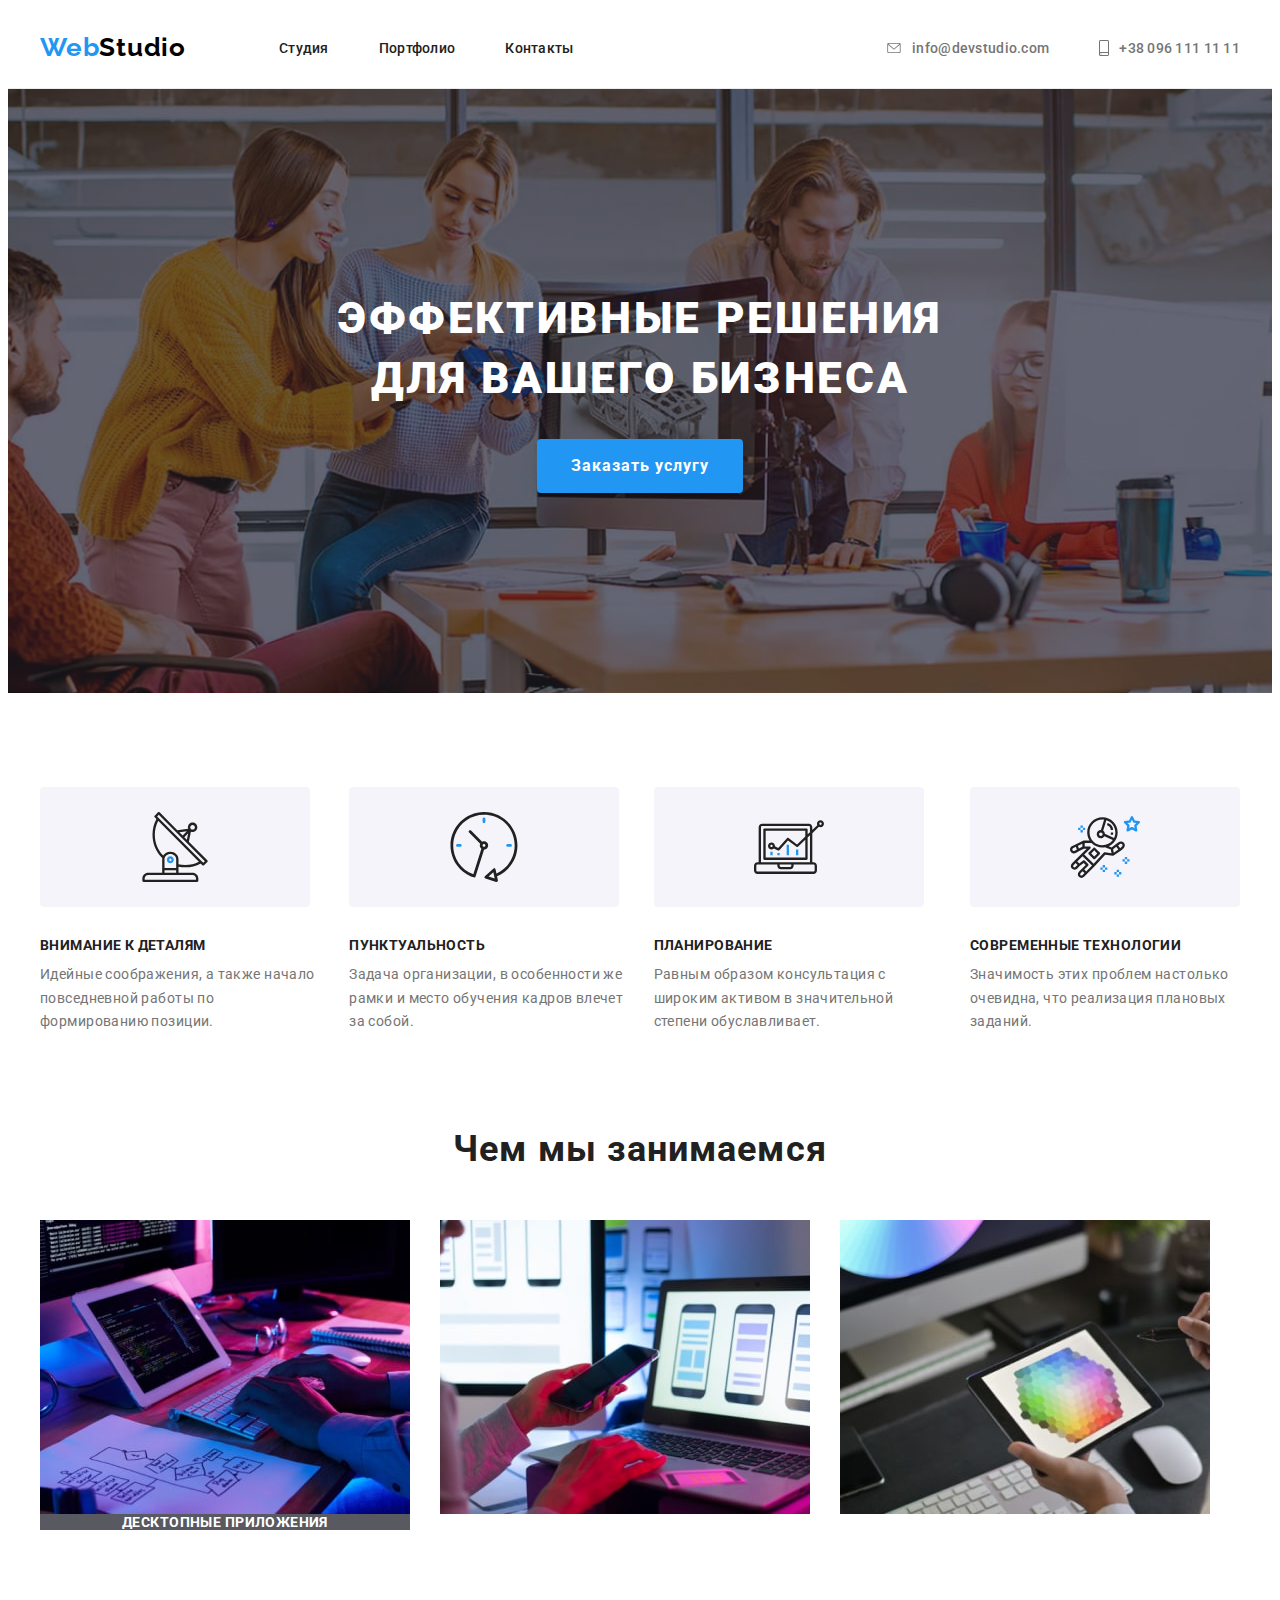
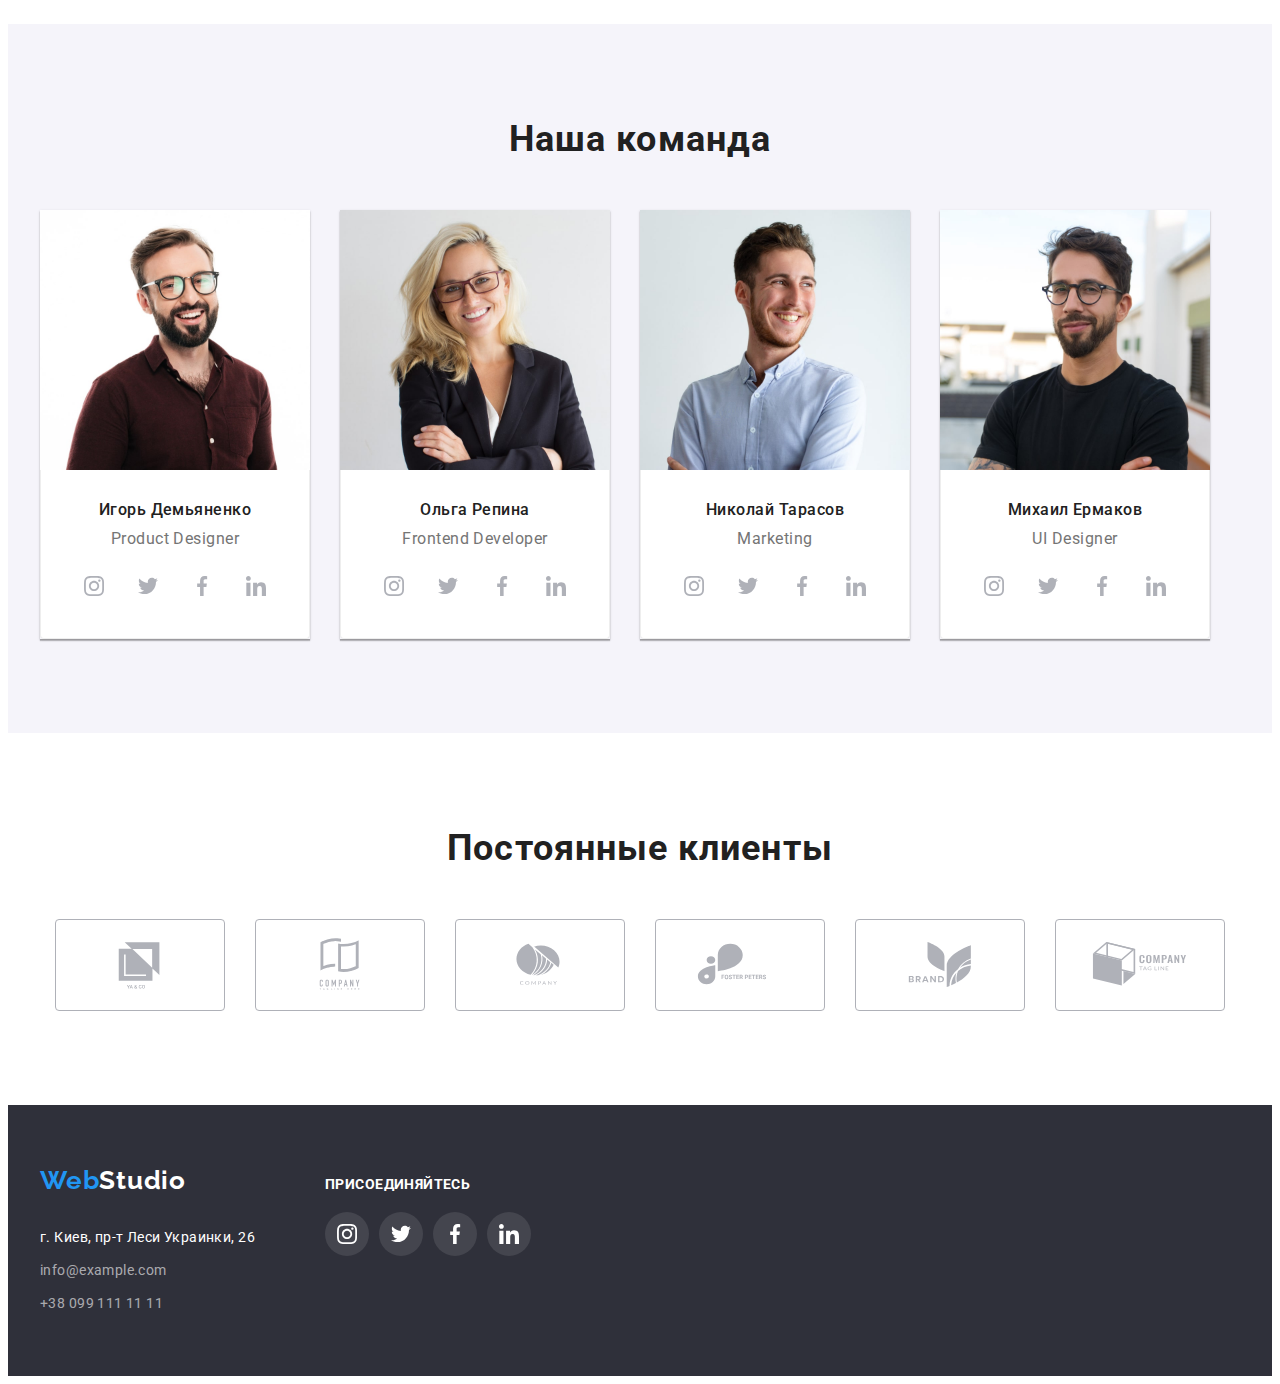
==== index.html @ ed79b94d "section about in progress" ====
<!DOCTYPE html>
<html lang="ru">

<head>
    <meta charset="UTF-8">
    <meta http-equiv="X-UA-Compatible" content="IE=edge">
    <meta name="viewport" content="width=device-width, initial-scale=1.0">
    <title lang="en">WebStudio</title>
    <link rel="preconnect" href="https://fonts.googleapis.com">
    <link rel="preconnect" href="https://fonts.gstatic.com" crossorigin>
    <link
        href="https://fonts.googleapis.com/css2?family=Raleway:wght@700&family=Roboto:wght@400;500;700;900&display=swap"
        rel="stylesheet">
    <link rel="stylesheet" href="https://cdnjs.cloudflare.com/ajax/libs/modern-normalize/1.1.0/modern-normalize.min.css"
        integrity="sha512-wpPYUAdjBVSE4KJnH1VR1HeZfpl1ub8YT/NKx4PuQ5NmX2tKuGu6U/JRp5y+Y8XG2tV+wKQpNHVUX03MfMFn9Q=="
        crossorigin="anonymous" referrerpolicy="no-referrer" />
    <link rel="stylesheet" href="./css/styles.css">
</head>

<body>
    <header class="header">
        <div class="container header-container">
            <nav class="header-navigation">
                <a class="header-logo link" href="">Web<span class="header-logo-part">Studio</span></a>
                <ul class="header-list list">
                    <li class="header-item"><a class="header-link link" href="./index.html">Студия</a></li>
                    <li class="header-item"><a class="header-link link" href="./portfolio.html">Портфолио</a></li>
                    <li class="header-item"><a class="header-link link" href="">Контакты</a></li>
                </ul>
            </nav>
            <div class="header-connect">
                <a class="header-contact link" href="mailto:info@devstudio.com">
                    <svg class="header-mail-icon" width="16" height="10">
                        <use href="./images/icons.svg#icon-envelope"></use>
                    </svg>
                    info@devstudio.com</a>
                <a class="header-contact link" href="tel:+380961111111">
                    <svg class="header-tel-icon" width="10" height="16">
                        <use href="./images/icons.svg#icon-smartphone"></use>
                    </svg>
                    +38 096 111 11 11</a>
            </div>
        </div>
    </header>
    <main>
        <section class="hero">
            <div class="hero-container">
                <h1 class="hero-title">Эффективные решения для вашего бизнеса</h1>
                <button type="button" class="hero-btn">Заказать услугу</button>
            </div>
        </section>
        <section class="section peculiarities">
            <div class="container peculiarities-container">
                <h2 class="visually-hidden">Особенности</h2>
                <ul class="peculiarities-list list">
                    <li class="peculiarities-item">
                        <div class="box">
                            <svg class="peculiarities-icon" width="70" height="70">
                                <use href="./images/icons.svg#icon-antenna"></use>
                            </svg>
                        </div>
                        <h3 class="peculiarities-title">Внимание к деталям</h3>
                        <p class="peculiarities-text">Идейные соображения, а также начало повседневной работы по
                            формированию позиции.</p>
                    </li>
                    <li class="peculiarities-item">
                        <div class="box">
                            <svg class="peculiarities-icon" width="70" height="70">
                                <use href="./images/icons.svg#icon-clock"></use>
                            </svg>
                        </div>
                        <h3 class="peculiarities-title">Пунктуальность</h3>
                        <p class="peculiarities-text">Задача организации, в особенности же рамки и место обучения кадров
                            влечет за собой.</p>
                    </li>
                    <li class="peculiarities-item">
                        <div class="box">
                            <svg class="peculiarities-icon" width="70" height="70">
                                <use href="./images/icons.svg#icon-diagram"></use>
                            </svg>
                        </div>
                        <h3 class="peculiarities-title">Планирование</h3>
                        <p class="peculiarities-text">Равным образом консультация с широким активом в значительной
                            степени обуславливает.</p>
                    </li>
                    <li class="peculiarities-item">
                        <div class="box">
                            <svg class="peculiarities-icon" width="70" height="70">
                                <use href="./images/icons.svg#icon-astronaut"></use>
                            </svg>
                        </div>
                        <h3 class="peculiarities-title">Современные технологии</h3>
                        <p class="peculiarities-text">Значимость этих проблем настолько очевидна, что реализация
                            плановых заданий.</p>
                    </li>
                </ul>
            </div>
        </section>
        <section class="section about">
            <div class="container about-container">
                <h2 class="about-title">Чем мы занимаемся</h2>
                <ul class="about-list list">
                    <li class="about-item">
                        <div class="about-thumb">
                            <img class="img" src="./images/box-1-min.jpg" alt="фото 1" width="370">
                            <p class="about-label">Десктопные приложения</p>
                        </div>
                    </li>
                    <li class="about-item"><img class="img" src="./images/box-2-min.jpg" alt="фото 2" width="370"></li>
                    <li class="about-item"><img class="img" src="./images/box-3-min.jpg" alt="фото 3" width="370"></li>
                </ul>
            </div>
        </section>
        <section class="section team">
            <div class="container team-container">
                <h2 class="team-main-title">Наша команда</h2>
                <ul class="team-list list">
                    <li class="team-item"><img class="img" src="./images/igor-demyanenko.jpg"
                            alt="фото Игоря Демьяненко" width="270">
                       <div class="team-border">
                            <h3 class="team-title">Игорь Демьяненко</h3>
                            <p lang="en" class="team-text">Product Designer</p>
                            <ul class="team-sosial-list list">
                                <li class="team-sosial-item">
                                    <a href="" class="team-sosial-link">
                                        <svg class="team-sosial-icon" width="20" height="20">
                                            <use href="./images/icons.svg#icon-instagram"></use>
                                        </svg>
                                    </a>
                                </li>
                                <li class="team-sosial-item">
                                    <a href="" class="team-sosial-link">
                                        <svg class="team-sosial-icon" width="20" height="20">
                                            <use href="./images/icons.svg#icon-twitter"></use>
                                        </svg>
                                    </a>
                                </li>
                                <li class="team-sosial-item">
                                    <a href="" class="team-sosial-link">
                                        <svg class="team-sosial-icon" width="20" height="20">
                                            <use href="./images/icons.svg#icon-facebook"></use>
                                        </svg>
                                    </a>
                                </li>
                                <li class="team-sosial-item">
                                    <a href="" class="team-sosial-link">
                                        <svg class="team-sosial-icon" width="20" height="20">
                                            <use href="./images/icons.svg#icon-linkedin"></use>
                                        </svg>
                                    </a>
                                </li>
                            </ul>
                       </div>
                    </li>
                    <li class="team-item"><img class="img" src="./images/olga-repina.jpg"
                            alt="фото Ольги Репиной" width="270">
                        <div class="team-border">
                            <h3 class="team-title">Ольга Репина</h3>
                            <p lang="en" class="team-text">Frontend Developer</p>
                            <ul class="team-sosial-list list">
                                <li class="team-sosial-item">
                                    <a href="" class="team-sosial-link">
                                        <svg class="team-sosial-icon" width="20" height="20">
                                            <use href="./images/icons.svg#icon-instagram"></use>
                                        </svg>
                                    </a>
                                </li>
                                <li class="team-sosial-item">
                                    <a href="" class="team-sosial-link">
                                        <svg class="team-sosial-icon" width="20" height="20">
                                            <use href="./images/icons.svg#icon-twitter"></use>
                                        </svg>
                                    </a>
                                </li>
                                <li class="team-sosial-item">
                                    <a href="" class="team-sosial-link">
                                        <svg class="team-sosial-icon" width="20" height="20">
                                            <use href="./images/icons.svg#icon-facebook"></use>
                                        </svg>
                                    </a>
                                </li>
                                <li class="team-sosial-item">
                                    <a href="" class="team-sosial-link">
                                        <svg class="team-sosial-icon" width="20" height="20">
                                            <use href="./images/icons.svg#icon-linkedin"></use>
                                        </svg>
                                    </a>
                                </li>
                            </ul>
                        </div>
                    </li>
                    <li class="team-item"><img class="img" src="./images/nikolay-tarasov.jpg"
                            alt="фото Николая Тарасова" width="270">
                        <div class="team-border">
                            <h3 class="team-title">Николай Тарасов</h3>
                            <p lang="en" class="team-text">Marketing</p>
                            <ul class="team-sosial-list list">
                                <li class="team-sosial-item">
                                    <a href="" class="team-sosial-link">
                                        <svg class="team-sosial-icon" width="20" height="20">
                                            <use href="./images/icons.svg#icon-instagram"></use>
                                        </svg>
                                    </a>
                                </li>
                                <li class="team-sosial-item">
                                    <a href="" class="team-sosial-link">
                                        <svg class="team-sosial-icon" width="20" height="20">
                                            <use href="./images/icons.svg#icon-twitter"></use>
                                        </svg>
                                    </a>
                                </li>
                                <li class="team-sosial-item">
                                    <a href="" class="team-sosial-link">
                                        <svg class="team-sosial-icon" width="20" height="20">
                                            <use href="./images/icons.svg#icon-facebook"></use>
                                        </svg>
                                    </a>
                                </li>
                                <li class="team-sosial-item">
                                    <a href="" class="team-sosial-link">
                                        <svg class="team-sosial-icon" width="20" height="20">
                                            <use href="./images/icons.svg#icon-linkedin"></use>
                                        </svg>
                                    </a>
                                </li>
                            </ul>
                        </div>
                    </li>
                    <li class="team-item"><img class="img" src="./images/mykhail-ermakov.jpg"
                            alt="фото Михаила Ермакова" width="270">
                        <div class="team-border">
                            <h3 class="team-title">Михаил Ермаков</h3>
                            <p lang="en" class="team-text">UI Designer</p>
                            <ul class="team-sosial-list list">
                                <li class="team-sosial-item">
                                    <a href="" class="team-sosial-link">
                                        <svg class="team-sosial-icon" width="20" height="20">
                                            <use href="./images/icons.svg#icon-instagram"></use>
                                        </svg>
                                    </a>
                                </li>
                                <li class="team-sosial-item">
                                    <a href="" class="team-sosial-link">
                                        <svg class="team-sosial-icon" width="20" height="20">
                                            <use href="./images/icons.svg#icon-twitter"></use>
                                        </svg>
                                    </a>
                                </li>
                                <li class="team-sosial-item">
                                    <a href="" class="team-sosial-link">
                                        <svg class="team-sosial-icon" width="20" height="20">
                                            <use href="./images/icons.svg#icon-facebook"></use>
                                        </svg>
                                    </a>
                                </li>
                                <li class="team-sosial-item">
                                    <a href="" class="team-sosial-link">
                                        <svg class="team-sosial-icon" width="20" height="20">
                                            <use href="./images/icons.svg#icon-linkedin"></use>
                                        </svg>
                                    </a>
                                </li>
                            </ul>
                        </div>                      
                    </li>
                </ul>
            </div>
        </section>
        <section class="section clients">
            <div class="container clients-container">
                <h2 class="clients-title">Постоянные клиенты</h2>
                <ul class="clients-list list">
                    <li class="clients-item">
                        <a href="" class="clients-link">
                            <svg class="clients-icon" width="106" height="60">
                                <use href="./images/icons.svg#icon-logo-yaco"></use>
                            </svg>
                        </a>
                    </li>
                    <li class="clients-item">
                        <a href="" class="clients-link">
                            <svg class="clients-icon" width="106" height="60">
                                <use href="./images/icons.svg#icon-logo-company-tagline-here"></use>
                            </svg>
                        </a>
                    </li>
                    <li class="clients-item">
                        <a href="" class="clients-link">
                            <svg class="clients-icon" width="106" height="60">
                                <use href="./images/icons.svg#icon-logo-company"></use>
                            </svg>
                        </a>
                    </li>
                    <li class="clients-item">
                        <a href="" class="clients-link">
                            <svg class="clients-icon" width="106" height="60">
                                <use href="./images/icons.svg#icon-logo-foster-peters"></use>
                            </svg>
                        </a>
                    </li>
                    <li class="clients-item">
                        <a href="" class="clients-link">
                            <svg class="clients-icon" width="106" height="60">
                                <use href="./images/icons.svg#icon-logo-brend"></use>
                            </svg>
                        </a>
                    </li>
                    <li class="clients-item">
                        <a href="" class="clients-link">
                            <svg class="clients-icon" width="106" height="60">
                                <use href="./images/icons.svg#icon-logo-company-tag-line"></use>
                            </svg>
                        </a>
                    </li>
                </ul>
            </div>
        </section>
    </main>
    <footer class="footer">
        <div class="container footer-container">
            <div class="foter-left">
                <a class="footer-logo link" href="">Web<span class="footer-logo-part">Studio</span></a>
                <address class="footer-address">
                    <a class="footer-map link" href="https://goo.gl/maps/DxFb3wu3h7kVE8w4A" target="_blank" rel="noopener noreferrer">г.
                        Киев, пр-т Леси Украинки, 26</a>
                </address>
                <a class="footer-contact link" href="mailto:info@example.com">info@example.com</a>
                <a class="footer-contact link" href="tel:+380991111111">+38 099 111 11 11</a>
            </div>
            <div class="footer-sosial">
                <h2 class="footer-title">присоединяйтесь</h2>
                <ul class="footer-sosial-list list">
                    <li class="footer-sosial-item">
                        <a href="" class="footer-sosial-link">
                            <svg class="footer-sosial-icon" width="20" height="20">
                                <use href="./images/icons.svg#icon-instagram"></use>
                            </svg>
                        </a>
                    </li>
                    <li class="footer-sosial-item">
                        <a href="" class="footer-sosial-link">
                            <svg class="footer-sosial-icon" width="20" height="20">
                                <use href="./images/icons.svg#icon-twitter"></use>
                            </svg>
                        </a>
                    </li>
                    <li class="footer-sosial-item">
                        <a href="" class="footer-sosial-link">
                            <svg class="footer-sosial-icon" width="20" height="20">
                                <use href="./images/icons.svg#icon-facebook"></use>
                            </svg>
                        </a>
                    </li>
                    <li class="footer-sosial-item">
                        <a href="" class="footer-sosial-link">
                            <svg class="footer-sosial-icon" width="20" height="20">
                                <use href="./images/icons.svg#icon-linkedin"></use>
                            </svg>
                        </a>
                    </li>
                </ul>
            </div>
        </div>
    </footer>
</body>

</html>
---- css/styles.css ----
:root {
  --main-title-color: #212121;
  --second-title-color: #ffffff;
  --first-text-color: #757575;
  --second-text-color: #212121;
  --third-text-color: rgba(255, 255, 255, 0.6);
  --first-button-color: #ffffff;
  --second-button-color: #212121;
  --accent-color: #2196f3;
  --logo-header-color: #000000;
  --header-link-color: #212121;
  --header-contact-color: #757575;
  --logo-footer-color: #ffffff;
  --hero-background-color: #2f303a;
  --foter-background-color: #2f303a;
  --team-background-color: #f5f4fa;
}

p,
h1,
h2,
h3,
h4,
h5,
h6 {
  margin: 0;
}

ul {
  margin: 0;
  padding: 0;
}

.container {
  width: 1200px;
  padding-left: 15px;
  padding-right: 15px;
  margin: 0 auto;
}

body {
  font-family: "Roboto", sans-serif;
  color: var(--first-text-color);
}

.list {
  list-style: none;
}
.link {
  text-decoration: none;
}

.visually-hidden {
  position: absolute;
  white-space: nowrap;
  width: 1px;
  height: 1px;
  overflow: hidden;
  border: 0;
  padding: 0;
  clip: rect(0 0 0 0);
  clip-path: inset(50%);
  margin: -1px;
}
.img {
  display: block;
  max-width: 100%;
  height: auto;
}

.section {
  padding-top: 94px;
  padding-bottom: 94px;
}

/* -----------------HEADER--------------------- */

.header {
  padding-top: 24px;
  padding-bottom: 25px;
  border-bottom: 1px solid #ececec;
}

.header-list {
  display: flex;
}
.header-navigation {
  display: flex;
  align-items: center;
}
.header-container {
  display: flex;
  align-items: center;
}
.header-connect {
  margin-left: auto;
  display: flex;
}

.header-logo {
  font-family: Raleway;
  font-weight: 700;
  font-size: 26px;
  line-height: calc(31 / 26);
  letter-spacing: 0.03em;
  color: var(--accent-color);
  margin-right: 93px;
}

.header-logo-part {
  color: var(--logo-header-color);

  transition: color 250ms cubic-bezier(0.4, 0, 0.2, 1);
}

.header-logo-part:hover,
.header-logo-part:focus {
  color: var(--accent-color);
}

.header-item:not(:last-child) {
  margin-right: 50px;
}

.header-link {
  font-weight: 500;
  font-size: 14px;
  line-height: calc(16 / 14);
  letter-spacing: 0.02em;
  color: var(--header-link-color);

  transition: color 250ms cubic-bezier(0.4, 0, 0.2, 1);
}

.header-link:hover,
.header-link:focus {
  color: var(--accent-color);
}

.header-contact {
  font-weight: 500;
  font-size: 14px;
  line-height: calc(16 / 14);
  letter-spacing: 0.02em;
  color: var(--header-contact-color);
  margin-right: 50px;
  display: flex;
  align-items: center;

  transition: color 250ms cubic-bezier(0.4, 0, 0.2, 1);
}

.header-contact:last-child {
  margin-right: 0;
}

.header-contact:hover,
.header-contact:focus,
.header-contact:active {
  color: var(--accent-color);
}
.header-mail-icon {
  margin-right: 10px;
  fill: currentColor;
}
.header-tel-icon {
  margin-right: 10px;
  fill: currentColor;
}

/* -----------------HERO--------------------- */
.hero {
  background-color: #c4c4c4;
  margin: 0 auto;
  max-width: 1600px;
  background-image: linear-gradient(
      rgba(47, 48, 58, 0.4),
      rgba(47, 48, 58, 0.4)
    ),
    url(../images/hero-background.jpg);

  background-repeat: no-repeat;
  background-position: center;
  background-size: cover;
  padding-top: 200px;
  padding-bottom: 200px;
}

.hero-title {
  font-weight: 900;
  font-size: 44px;
  line-height: 1.36;
  text-align: center;
  letter-spacing: 0.06em;
  text-transform: uppercase;
  color: var(--second-title-color);
  max-width: 696px;
  margin: 0 auto 30px;
}

.hero-btn {
  font-family: inherit;
  font-weight: 700;
  font-size: 16px;
  line-height: 1.87;
  display: flex;
  align-items: center;
  text-align: center;
  letter-spacing: 0.06em;
  color: var(--first-button-color);
  cursor: pointer;
  padding: 10px 32px;
  background: #2196f3;
  box-shadow: 0px 4px 4px rgba(0, 0, 0, 0.15);
  border-radius: 4px;
  border-color: transparent;
  min-width: 200px;
  display: block;
  margin: 0 auto;

  transition: color 250ms cubic-bezier(0.4, 0, 0.2, 1);
}

.hero-btn:hover,
.hero-btn:active {
  color: var(--logo-header-color);
}

/* -------------------Особенности (peculiarities)------------------- */

.peculiarities-list {
  display: flex;
}
.peculiarities-item {
  min-width: 270px;
}
.peculiarities-item:not(:last-child) {
  margin-right: 30px;
}

.box {
  width: 270px;
  height: 120px;
  background: #f5f4fa;
  border-radius: 4px;
  margin-bottom: 30px;
  display: flex;
  align-items: center;
  justify-content: center;
}

.peculiarities-title {
  font-weight: 700;
  font-size: 14px;
  line-height: calc(16 / 14);
  letter-spacing: 0.03em;
  text-transform: uppercase;
  color: var(--main-title-color);
  margin-bottom: 10px;
}

.peculiarities-text {
  font-size: 14px;
  line-height: 1.71;
  letter-spacing: 0.03em;
}

/* -------------------ABOUT------------------- */
.about {
  padding-top: 0px;
}

.about-title {
  font-weight: 700;
  font-size: 36px;
  line-height: calc(42 / 36);
  text-align: center;
  letter-spacing: 0.03em;
  color: var(--main-title-color);
  margin-bottom: 50px;
}
.about-list {
  display: flex;
}

.about-item:not(:last-child) {
  margin-right: 30px;
}
.about-thumb {
  background: rgba(47, 48, 58, 0.8);
}

.about-label {
  font-weight: 700;
  font-size: 14px;
  line-height: calc(16 / 14);
  text-align: center;
  letter-spacing: 0.03em;
  text-transform: uppercase;
  color: #ffffff;
}

/* -------------------TEAM------------------- */
.team {
  background-color: var(--team-background-color);
}

.team-main-title {
  font-weight: 700;
  font-size: 36px;
  line-height: calc(42 / 36);
  text-align: center;
  letter-spacing: 0.03em;
  color: var(--main-title-color);
  margin-bottom: 50px;
}
.team-list {
  display: flex;
}

.team-item:not(:last-child) {
  margin-right: 30px;
}
.team-item {
  box-shadow: 0px 1px 3px rgba(0, 0, 0, 0.12), 0px 1px 1px rgba(0, 0, 0, 0.14),
    0px 2px 1px rgba(0, 0, 0, 0.2);
}
.team-border {
  padding-top: 30px;
  padding-bottom: 30px;
  border: 1px solid #eeeeee;
  border-top: none;
  background-color: #ffffff;
  border-radius: 0px 0px 4px 4px;
}

.team-title {
  font-weight: 500;
  font-size: 16px;
  line-height: calc(19 / 16);
  text-align: center;
  letter-spacing: 0.03em;
  color: var(--main-title-color);
  margin-bottom: 10px;
}

.team-text {
  font-size: 16px;
  line-height: calc(19 / 16);
  text-align: center;
  letter-spacing: 0.03em;
  margin-bottom: 16px;
}

.team-sosial-list {
  display: flex;
  justify-content: center;
}

.team-sosial-item {
  width: 44px;
  height: 44px;
}

.team-sosial-item + .team-sosial-item {
  margin-left: 10px;
}
.team-sosial-link {
  width: 100%;
  height: 100%;
  border-radius: 50%;
  display: flex;
  align-items: center;
  justify-content: center;
  background-color: #ffffff;
  color: #afb1b8;
  transition: color 250ms cubic-bezier(0.4, 0, 0.2, 1),
    background-color 250ms cubic-bezier(0.4, 0, 0.2, 1);
}
.team-sosial-icon {
  fill: currentColor;
}

.team-sosial-link:hover,
.team-sosial-link:focus {
  background-color: var(--accent-color);
  color: #ffffff;
}

/* -------------------CLIENTS------------------- */
.clients-title {
  font-weight: 700;
  font-size: 36px;
  line-height: calc(42 / 36);
  text-align: center;
  letter-spacing: 0.03em;
  color: var(--second-text-color);
  margin-bottom: 50px;
}
.clients-list {
  display: flex;
  justify-content: center;
}
.clients-item {
  width: 170px;
  height: 92px;
}

.clients-item + .clients-item {
  margin-left: 30px;
}
.clients-link {
  width: 100%;
  height: 100%;
  border: 1px solid #afb1b8;
  box-sizing: border-box;
  border-radius: 4px;
  display: flex;
  align-items: center;
  justify-content: center;
  background-color: #ffffff;
  color: #afb1b8;
  transition: color 250ms cubic-bezier(0.4, 0, 0.2, 1),
    border-color 250ms cubic-bezier(0.4, 0, 0.2, 1);
}
.clients-icon {
  fill: currentColor;
}
.clients-link:hover,
.clients-link:focus {
  border-color: var(--accent-color);
  color: var(--accent-color);
}

/* -------------------FOOTER------------------- */

.footer {
  background-color: var(--foter-background-color);
  padding-top: 60px;
  padding-bottom: 60px;
}

.footer-container {
  display: flex;
  align-items: baseline;
}

.footer-logo {
  font-family: Raleway;
  font-weight: 700;
  font-size: 26px;
  line-height: calc(31 / 26);
  letter-spacing: 0.03em;
  color: var(--accent-color);
  display: block;
  margin-bottom: 30px;
}

.footer-logo-part {
  color: var(--logo-footer-color);
  transition: color 250ms cubic-bezier(0.4, 0, 0.2, 1);
}

.footer-logo-part:hover,
.footer-logo-part:focus {
  color: var(--accent-color);
}

.footer-map {
  font-style: normal;
  font-weight: 400;
  font-size: 14px;
  line-height: 1.71;
  letter-spacing: 0.03em;
  color: var(--second-title-color);
  display: block;
  margin-bottom: 9px;
  transition: color 250ms cubic-bezier(0.4, 0, 0.2, 1);
}

.footer-map:hover,
.footer-map:active {
  color: var(--accent-color);
}

.footer-contact {
  font-size: 14px;
  line-height: 1.71;
  letter-spacing: 0.03em;
  color: var(--third-text-color);
  display: block;
  transition: color 250ms cubic-bezier(0.4, 0, 0.2, 1);
}

.footer-contact:not(:last-child) {
  margin-bottom: 9px;
}

.footer-contact:hover,
.footer-contact:active {
  color: var(--accent-color);
}

.footer-sosial {
  margin-left: 70px;
}
.footer-title {
  font-weight: 700;
  font-size: 14px;
  line-height: calc(16 / 14);
  letter-spacing: 0.03em;
  text-transform: uppercase;
  color: var(--logo-footer-color);
  margin-bottom: 20px;
}
.footer-sosial-list {
  display: flex;
}

.footer-sosial-item {
  width: 44px;
  height: 44px;
}

.footer-sosial-item + .footer-sosial-item {
  margin-left: 10px;
}
.footer-sosial-link {
  width: 100%;
  height: 100%;
  border-radius: 50%;
  display: flex;
  align-items: center;
  justify-content: center;
  background: rgba(255, 255, 255, 0.1);
  color: var(--logo-footer-color);
  transition: background-color 250ms cubic-bezier(0.4, 0, 0.2, 1);
}

.footer-sosial-icon {
  fill: currentColor;
}

.footer-sosial-link:hover,
.footer-sosial-link:focus {
  background-color: var(--accent-color);
}

/* -----------------PORTFOLIO FILTR BUTTONS----------------- */
.filtr-list {
  display: flex;
  justify-content: center;
  margin-bottom: 50px;
}
.filtr-item {
  margin-right: 8px;
}
.filtr-item:last-child {
  margin-right: 0;
}

.projects {
  padding-top: 94px;
  padding-bottom: 94px;
}

.filtr-btn {
  padding: 6px 22px;
  font-family: inherit;
  font-weight: 500;
  font-size: 16px;
  line-height: 1.62;
  text-align: center;
  letter-spacing: 0.03em;
  color: var(--second-button-color);
  cursor: pointer;
  border: none;
  border-radius: 4px;
  transition: color 250ms cubic-bezier(0.4, 0, 0.2, 1),
    background-color 250ms cubic-bezier(0.4, 0, 0.2, 1),
    box-shadow 250ms cubic-bezier(0.4, 0, 0.2, 1);
}

.filtr-btn:hover,
.filtr-btn:focus {
  color: var(--first-button-color);
  background-color: var(--accent-color);
  box-shadow: 0px 3px 1px rgba(0, 0, 0, 0.1), 0px 1px 2px rgba(0, 0, 0, 0.08),
    0px 2px 2px rgba(0, 0, 0, 0.12);
}

/* ---------------PORTFOLIO PROJECTS----------------- */
.projects-list {
  display: flex;
  flex-wrap: wrap;
  margin-left: -30px;
  margin-top: -30px;
}
.projects-item {
  margin-left: 30px;
  margin-top: 30px;
  flex-basis: calc((100% - 90px) / 3);
}

.progect-border {
  padding: 20px 24px;
  border: 1px solid #eeeeee;
  border-top: none;
}

.projects-link {
  display: block;
  transition: box-shadow 250ms cubic-bezier(0.4, 0, 0.2, 1);
}

.projects-link:hover,
.projects-link:focus {
  box-shadow: 0px 1px 1px rgba(0, 0, 0, 0.12), 0px 4px 4px rgba(0, 0, 0, 0.06),
    1px 4px 6px rgba(0, 0, 0, 0.16);
}

.projects-title {
  font-weight: 700;
  font-size: 18px;
  line-height: 2;
  letter-spacing: 0.06em;
  color: var(--main-title-color);
}

.projects-text {
  font-size: 16px;
  line-height: 1.87;
  letter-spacing: 0.03em;
  color: var(--first-text-color);
}
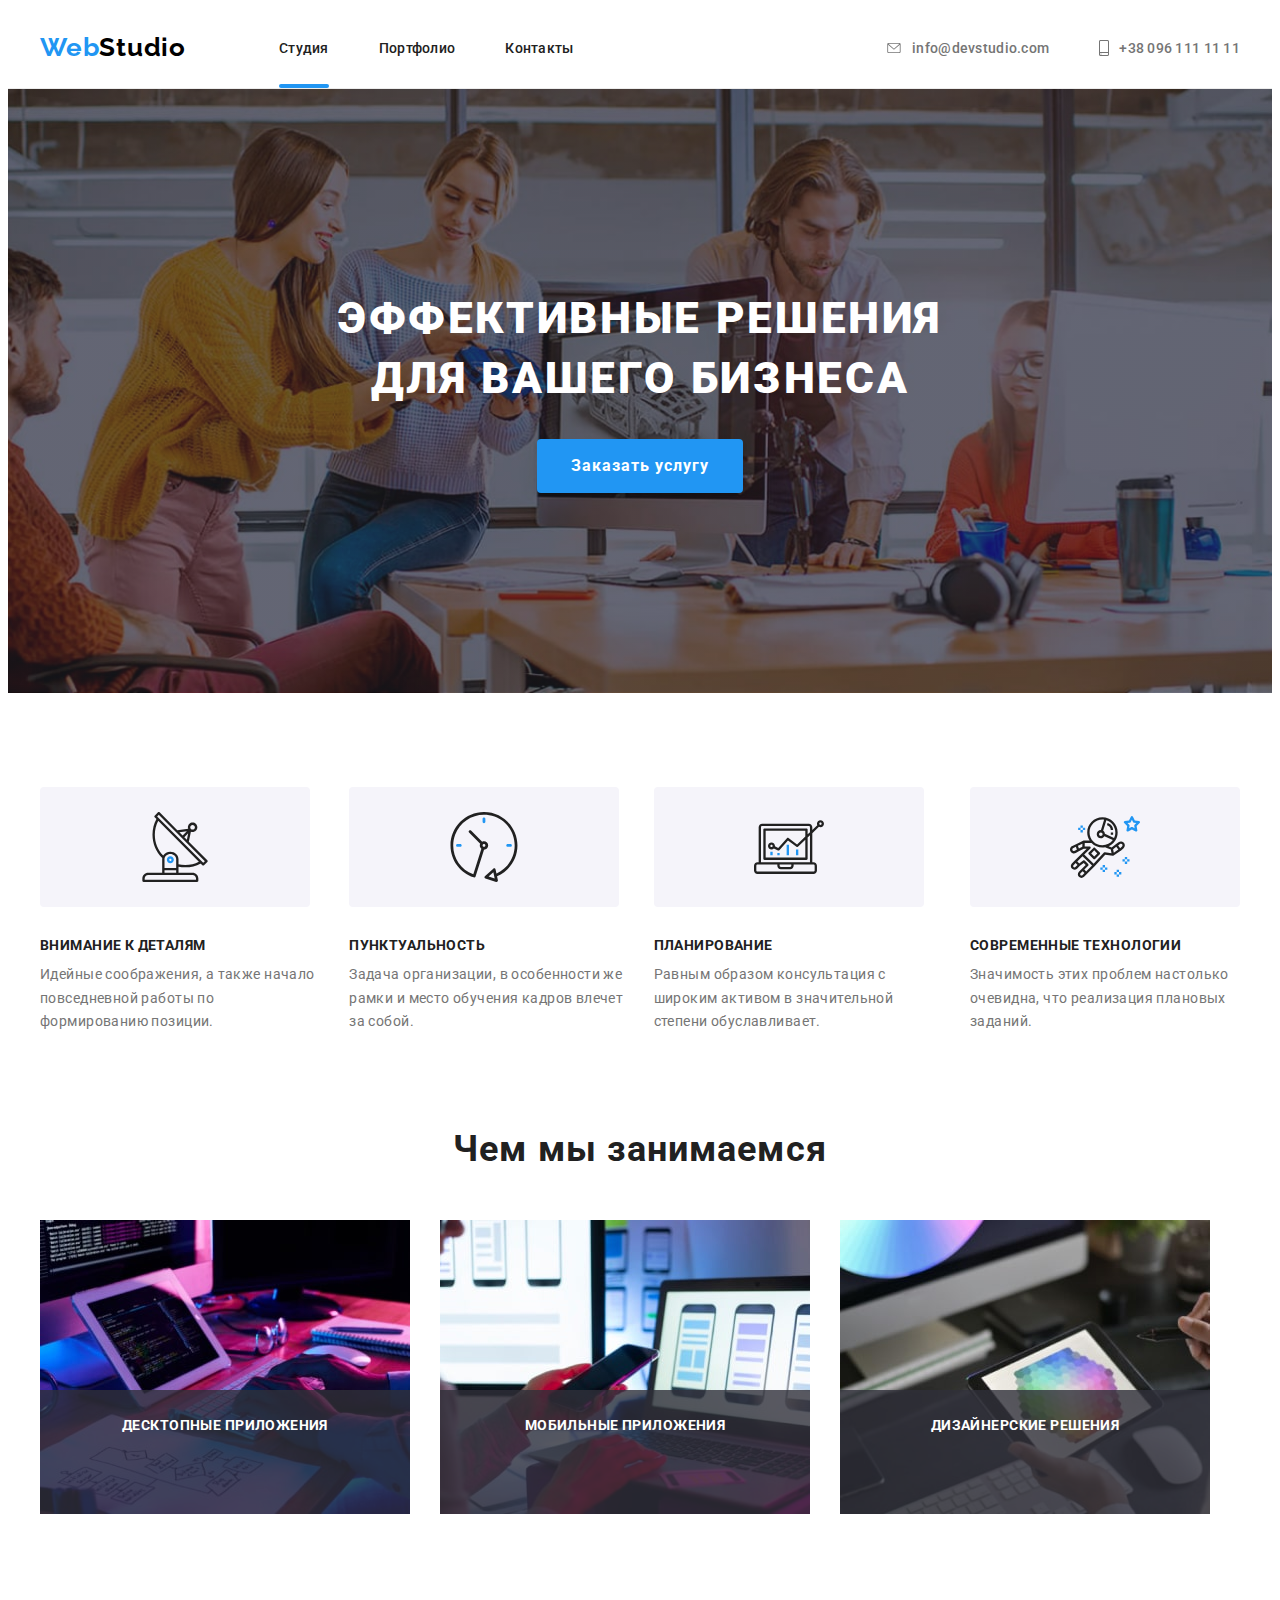
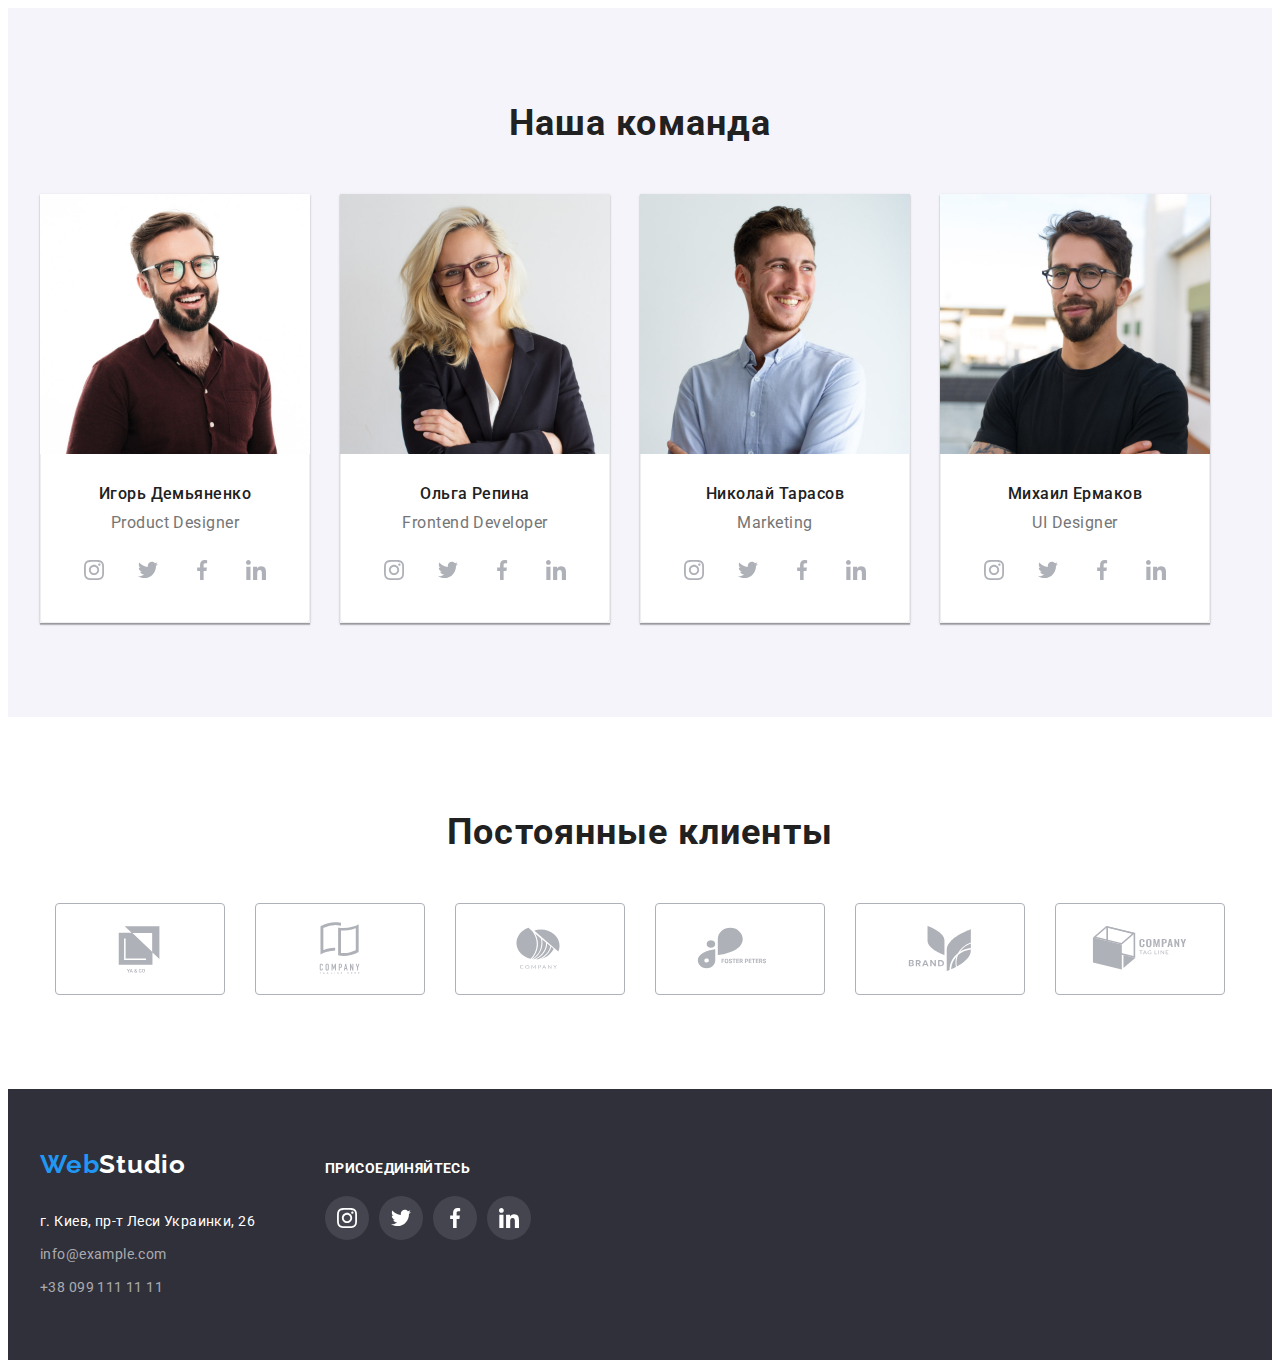
==== commit da5f65a8: "Almost finish" ====
--- a/index.html
+++ b/index.html
@@ -23,7 +23,7 @@
             <nav class="header-navigation">
                 <a class="header-logo link" href="">Web<span class="header-logo-part">Studio</span></a>
                 <ul class="header-list list">
-                    <li class="header-item"><a class="header-link link" href="./index.html">Студия</a></li>
+                    <li class="header-item"><a class="header-link link current" href="./index.html">Студия</a></li>
                     <li class="header-item"><a class="header-link link" href="./portfolio.html">Портфолио</a></li>
                     <li class="header-item"><a class="header-link link" href="">Контакты</a></li>
                 </ul>
@@ -46,7 +46,7 @@
         <section class="hero">
             <div class="hero-container">
                 <h1 class="hero-title">Эффективные решения для вашего бизнеса</h1>
-                <button type="button" class="hero-btn">Заказать услугу</button>
+                <button type="button" class="hero-btn" data-modal-open>Заказать услугу</button>
             </div>
         </section>
         <section class="section peculiarities">
@@ -101,13 +101,17 @@
                 <h2 class="about-title">Чем мы занимаемся</h2>
                 <ul class="about-list list">
                     <li class="about-item">
-                        <div class="about-thumb">
-                            <img class="img" src="./images/box-1-min.jpg" alt="фото 1" width="370">
-                            <p class="about-label">Десктопные приложения</p>
-                        </div>
-                    </li>
-                    <li class="about-item"><img class="img" src="./images/box-2-min.jpg" alt="фото 2" width="370"></li>
-                    <li class="about-item"><img class="img" src="./images/box-3-min.jpg" alt="фото 3" width="370"></li>
+                        <img class="img" src="./images/box-1-min.jpg" alt="фото 1" width="370">
+                        <p class="about-label">Десктопные приложения</p>
+                    </li>
+                    <li class="about-item">
+                        <img class="img" src="./images/box-2-min.jpg" alt="фото 2" width="370">
+                        <p class="about-label">Мобильные приложения</p>
+                    </li>
+                    <li class="about-item">
+                        <p class="about-label">Дизайнерские решения</p>
+                        <img class="img" src="./images/box-3-min.jpg" alt="фото 3" width="370">
+                    </li>
                 </ul>
             </div>
         </section>
@@ -117,7 +121,7 @@
                 <ul class="team-list list">
                     <li class="team-item"><img class="img" src="./images/igor-demyanenko.jpg"
                             alt="фото Игоря Демьяненко" width="270">
-                       <div class="team-border">
+                        <div class="team-border">
                             <h3 class="team-title">Игорь Демьяненко</h3>
                             <p lang="en" class="team-text">Product Designer</p>
                             <ul class="team-sosial-list list">
@@ -150,10 +154,10 @@
                                     </a>
                                 </li>
                             </ul>
-                       </div>
-                    </li>
-                    <li class="team-item"><img class="img" src="./images/olga-repina.jpg"
-                            alt="фото Ольги Репиной" width="270">
+                        </div>
+                    </li>
+                    <li class="team-item"><img class="img" src="./images/olga-repina.jpg" alt="фото Ольги Репиной"
+                            width="270">
                         <div class="team-border">
                             <h3 class="team-title">Ольга Репина</h3>
                             <p lang="en" class="team-text">Frontend Developer</p>
@@ -261,7 +265,7 @@
                                     </a>
                                 </li>
                             </ul>
-                        </div>                      
+                        </div>
                     </li>
                 </ul>
             </div>
@@ -321,7 +325,8 @@
             <div class="foter-left">
                 <a class="footer-logo link" href="">Web<span class="footer-logo-part">Studio</span></a>
                 <address class="footer-address">
-                    <a class="footer-map link" href="https://goo.gl/maps/DxFb3wu3h7kVE8w4A" target="_blank" rel="noopener noreferrer">г.
+                    <a class="footer-map link" href="https://goo.gl/maps/DxFb3wu3h7kVE8w4A" target="_blank"
+                        rel="noopener noreferrer">г.
                         Киев, пр-т Леси Украинки, 26</a>
                 </address>
                 <a class="footer-contact link" href="mailto:info@example.com">info@example.com</a>
@@ -362,6 +367,16 @@
             </div>
         </div>
     </footer>
+    <div class="backdrop is-hidden" data-modal>
+        <div class="modal">
+            <button type="button" class="modal-close" data-modal-close>
+                <svg class="icon-close" width="18" height="18">
+                    <use href="./images/icons.svg#icon-close"></use>
+                </svg>
+            </button>
+        </div>
+    </div>
+    <script src="./js/modal.js"></script>
 </body>
 
 </html>--- a/css/styles.css
+++ b/css/styles.css
@@ -123,6 +123,7 @@
 }
 
 .header-link {
+  position: relative;
   font-weight: 500;
   font-size: 14px;
   line-height: calc(16 / 14);
@@ -135,6 +136,17 @@
 .header-link:hover,
 .header-link:focus {
   color: var(--accent-color);
+}
+
+.header-link.current::after {
+  position: absolute;
+  left: 0;
+  bottom: -32px;
+  content: "";
+  width: 100%;
+  height: 4px;
+  background-color: var(--accent-color);
+  border-radius: 2px;
 }
 
 .header-contact {
@@ -286,18 +298,27 @@
 .about-item:not(:last-child) {
   margin-right: 30px;
 }
-.about-thumb {
-  background: rgba(47, 48, 58, 0.8);
+
+.about-item {
+  position: relative;
 }
 
 .about-label {
+  position: absolute;
+  left: 0;
+  bottom: 0;
+  width: 370px;
+  height: 70px;
   font-weight: 700;
   font-size: 14px;
   line-height: calc(16 / 14);
   text-align: center;
+  padding-top: 27px;
+  padding-bottom: 27px;
   letter-spacing: 0.03em;
   text-transform: uppercase;
   color: #ffffff;
+  background: rgba(47, 48, 58, 0.8);
 }
 
 /* -------------------TEAM------------------- */
@@ -619,6 +640,31 @@
     1px 4px 6px rgba(0, 0, 0, 0.16);
 }
 
+.progects-overlay {
+  position: relative;
+  overflow: hidden;
+}
+
+.progect-overlay-text {
+  position: absolute;
+  left: 0;
+  top: 0;
+  height: 100%;
+  padding: 63px 24px;
+  font-size: 18px;
+  line-height: 1.56;
+  letter-spacing: 0.03em;
+  color: #ffffff;
+  background-color: var(--accent-color);
+  transform: translateY(100%);
+  transition: transform 250ms cubic-bezier(0.4, 0, 0.2, 1);
+  overflow: auto;
+}
+
+.projects-item:hover .progect-overlay-text {
+  transform: translateY(0);
+}
+
 .projects-title {
   font-weight: 700;
   font-size: 18px;
@@ -633,3 +679,48 @@
   letter-spacing: 0.03em;
   color: var(--first-text-color);
 }
+
+/* ---------------BACKDROP----------------- */
+
+.backdrop {
+  width: 100vw;
+  height: 100vh;
+  background-color: rgba(0, 0, 0, 0.2);
+  position: fixed;
+  top: 0;
+  left: 0;
+  transition: opacity 250ms, visibility 250ms;
+}
+.modal {
+  width: 528px;
+  height: 581px;
+  background: #ffffff;
+  box-shadow: 0px 1px 3px rgba(0, 0, 0, 0.12), 0px 1px 1px rgba(0, 0, 0, 0.14),
+    0px 2px 1px rgba(0, 0, 0, 0.2);
+  border-radius: 4px;
+  position: absolute;
+  top: 50%;
+  left: 50%;
+  transform: translate(-50%, -50%);
+}
+
+.modal-close {
+  position: absolute;
+  top: 8px;
+  right: 8px;
+  width: 30px;
+  height: 30px;
+  background-color: #ffffff;
+  border: 1px solid rgba(0, 0, 0, 0.1);
+  /* box-sizing: border-box; */
+  border-radius: 50%;
+  display: flex;
+  align-items: center;
+  justify-content: center;
+}
+
+.is-hidden {
+  visibility: hidden;
+  opacity: 0;
+  pointer-events: none;
+}
